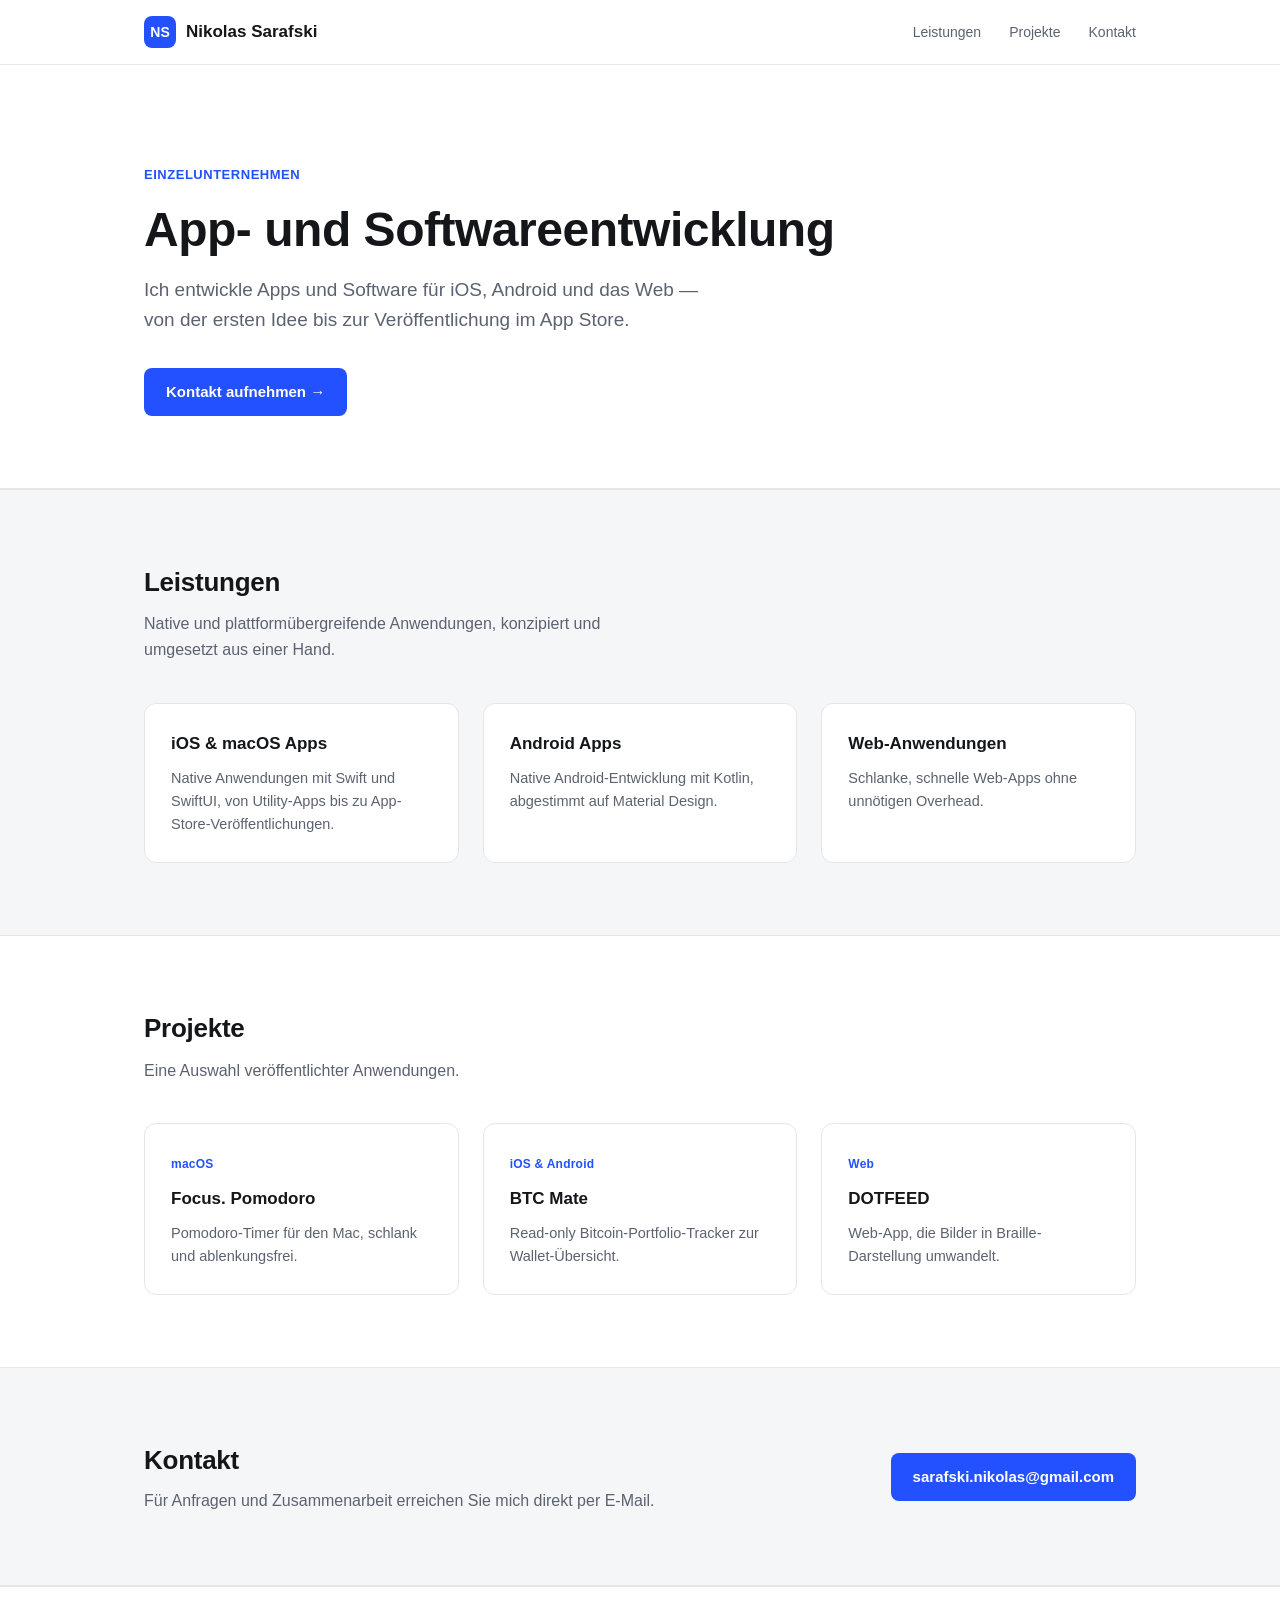
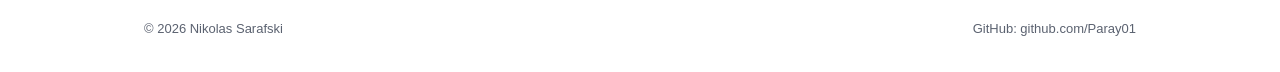
==== index.html @ 0f19ac0c "Unternehmenswebsite: Nikolas Sarafski" ====
<!DOCTYPE html>
<html lang="de">
<head>
<meta charset="UTF-8">
<meta name="viewport" content="width=device-width, initial-scale=1.0">
<title>Nikolas Sarafski — App- und Softwareentwicklung</title>
<meta name="description" content="Nikolas Sarafski entwickelt Apps für iOS, Android und Web.">
<style>
  :root{
    --bg:#ffffff;
    --bg-alt:#f5f6f8;
    --text:#14161a;
    --text-muted:#5b6270;
    --border:#e4e6ea;
    --accent:#2451ff;
    --accent-text:#ffffff;
  }
  @media (prefers-color-scheme: dark){
    :root{
      --bg:#0f1115;
      --bg-alt:#161920;
      --text:#eef0f3;
      --text-muted:#9aa1ac;
      --border:#262b34;
      --accent:#5b82ff;
      --accent-text:#0f1115;
    }
  }
  *{box-sizing:border-box;}
  html{scroll-behavior:smooth;}
  body{
    margin:0;
    background:var(--bg);
    color:var(--text);
    font-family:-apple-system,BlinkMacSystemFont,"Segoe UI",Roboto,Helvetica,Arial,sans-serif;
    line-height:1.6;
  }
  a{color:inherit;}
  .wrap{max-width:1040px;margin:0 auto;padding:0 24px;}

  header{
    position:sticky;top:0;z-index:10;
    background:color-mix(in srgb, var(--bg) 88%, transparent);
    backdrop-filter:blur(8px);
    border-bottom:1px solid var(--border);
  }
  nav.wrap{
    display:flex;align-items:center;justify-content:space-between;
    height:64px;
  }
  .brand{display:flex;align-items:center;gap:10px;font-weight:700;font-size:17px;text-decoration:none;}
  .brand-mark{
    width:32px;height:32px;border-radius:8px;
    background:var(--accent);color:var(--accent-text);
    display:flex;align-items:center;justify-content:center;
    font-weight:700;font-size:14px;
  }
  nav ul{list-style:none;display:flex;gap:28px;margin:0;padding:0;}
  nav ul a{text-decoration:none;font-size:14px;font-weight:500;color:var(--text-muted);}
  nav ul a:hover{color:var(--text);}

  .hero{padding:96px 0 72px;border-bottom:1px solid var(--border);}
  .eyebrow{
    display:inline-block;font-size:13px;font-weight:600;letter-spacing:.04em;
    color:var(--accent);text-transform:uppercase;margin-bottom:16px;
  }
  h1{font-size:clamp(32px,5vw,48px);line-height:1.15;margin:0 0 18px;letter-spacing:-0.01em;}
  .lede{font-size:19px;color:var(--text-muted);max-width:560px;margin:0 0 32px;}
  .cta{
    display:inline-flex;align-items:center;gap:8px;
    background:var(--accent);color:var(--accent-text);
    padding:12px 22px;border-radius:8px;font-weight:600;font-size:15px;
    text-decoration:none;
  }

  section{padding:72px 0;}
  section.alt{background:var(--bg-alt);border-top:1px solid var(--border);border-bottom:1px solid var(--border);}
  h2{font-size:26px;margin:0 0 8px;letter-spacing:-0.01em;}
  .section-lede{color:var(--text-muted);margin:0 0 40px;max-width:520px;}

  .grid{display:grid;grid-template-columns:repeat(3,1fr);gap:24px;}
  @media (max-width:760px){.grid{grid-template-columns:1fr;}}

  .card{
    background:var(--bg);border:1px solid var(--border);border-radius:12px;
    padding:26px;
  }
  section.alt .card{background:var(--bg);}
  .card h3{margin:0 0 10px;font-size:17px;}
  .card p{margin:0;color:var(--text-muted);font-size:14.5px;}
  .card .tag{
    display:inline-block;font-size:12px;font-weight:600;color:var(--accent);
    margin-bottom:10px;letter-spacing:.02em;
  }

  .contact-box{
    display:flex;align-items:center;justify-content:space-between;gap:24px;
    flex-wrap:wrap;
  }
  .contact-box h2{margin-bottom:6px;}
  .contact-box p{color:var(--text-muted);margin:0;}

  footer{border-top:1px solid var(--border);padding:32px 0;}
  footer .wrap{
    display:flex;align-items:center;justify-content:space-between;flex-wrap:wrap;gap:12px;
    font-size:13px;color:var(--text-muted);
  }
  footer a{text-decoration:none;color:var(--text-muted);}
  footer a:hover{color:var(--text);}
</style>
</head>
<body>

<header>
  <nav class="wrap">
    <a class="brand" href="#top">
      <span class="brand-mark">NS</span>
      Nikolas Sarafski
    </a>
    <ul>
      <li><a href="#leistungen">Leistungen</a></li>
      <li><a href="#projekte">Projekte</a></li>
      <li><a href="#kontakt">Kontakt</a></li>
    </ul>
  </nav>
</header>

<div id="top" class="hero">
  <div class="wrap">
    <span class="eyebrow">Einzelunternehmen</span>
    <h1>App- und Softwareentwicklung</h1>
    <p class="lede">Ich entwickle Apps und Software für iOS, Android und das Web — von der ersten Idee bis zur Veröffentlichung im App Store.</p>
    <a class="cta" href="#kontakt">Kontakt aufnehmen →</a>
  </div>
</div>

<section id="leistungen" class="alt">
  <div class="wrap">
    <h2>Leistungen</h2>
    <p class="section-lede">Native und plattformübergreifende Anwendungen, konzipiert und umgesetzt aus einer Hand.</p>
    <div class="grid">
      <div class="card">
        <h3>iOS &amp; macOS Apps</h3>
        <p>Native Anwendungen mit Swift und SwiftUI, von Utility-Apps bis zu App-Store-Veröffentlichungen.</p>
      </div>
      <div class="card">
        <h3>Android Apps</h3>
        <p>Native Android-Entwicklung mit Kotlin, abgestimmt auf Material Design.</p>
      </div>
      <div class="card">
        <h3>Web-Anwendungen</h3>
        <p>Schlanke, schnelle Web-Apps ohne unnötigen Overhead.</p>
      </div>
    </div>
  </div>
</section>

<section id="projekte">
  <div class="wrap">
    <h2>Projekte</h2>
    <p class="section-lede">Eine Auswahl veröffentlichter Anwendungen.</p>
    <div class="grid">
      <div class="card">
        <span class="tag">macOS</span>
        <h3>Focus. Pomodoro</h3>
        <p>Pomodoro-Timer für den Mac, schlank und ablenkungsfrei.</p>
      </div>
      <div class="card">
        <span class="tag">iOS &amp; Android</span>
        <h3>BTC Mate</h3>
        <p>Read-only Bitcoin-Portfolio-Tracker zur Wallet-Übersicht.</p>
      </div>
      <div class="card">
        <span class="tag">Web</span>
        <h3>DOTFEED</h3>
        <p>Web-App, die Bilder in Braille-Darstellung umwandelt.</p>
      </div>
    </div>
  </div>
</section>

<section id="kontakt" class="alt">
  <div class="wrap">
    <div class="contact-box">
      <div>
        <h2>Kontakt</h2>
        <p>Für Anfragen und Zusammenarbeit erreichen Sie mich direkt per E-Mail.</p>
      </div>
      <a class="cta" href="mailto:sarafski.nikolas@gmail.com">sarafski.nikolas@gmail.com</a>
    </div>
  </div>
</section>

<footer>
  <div class="wrap">
    <span>© 2026 Nikolas Sarafski</span>
    <a href="https://github.com/Paray01" target="_blank" rel="noopener">GitHub: github.com/Paray01</a>
  </div>
</footer>

</body>
</html>
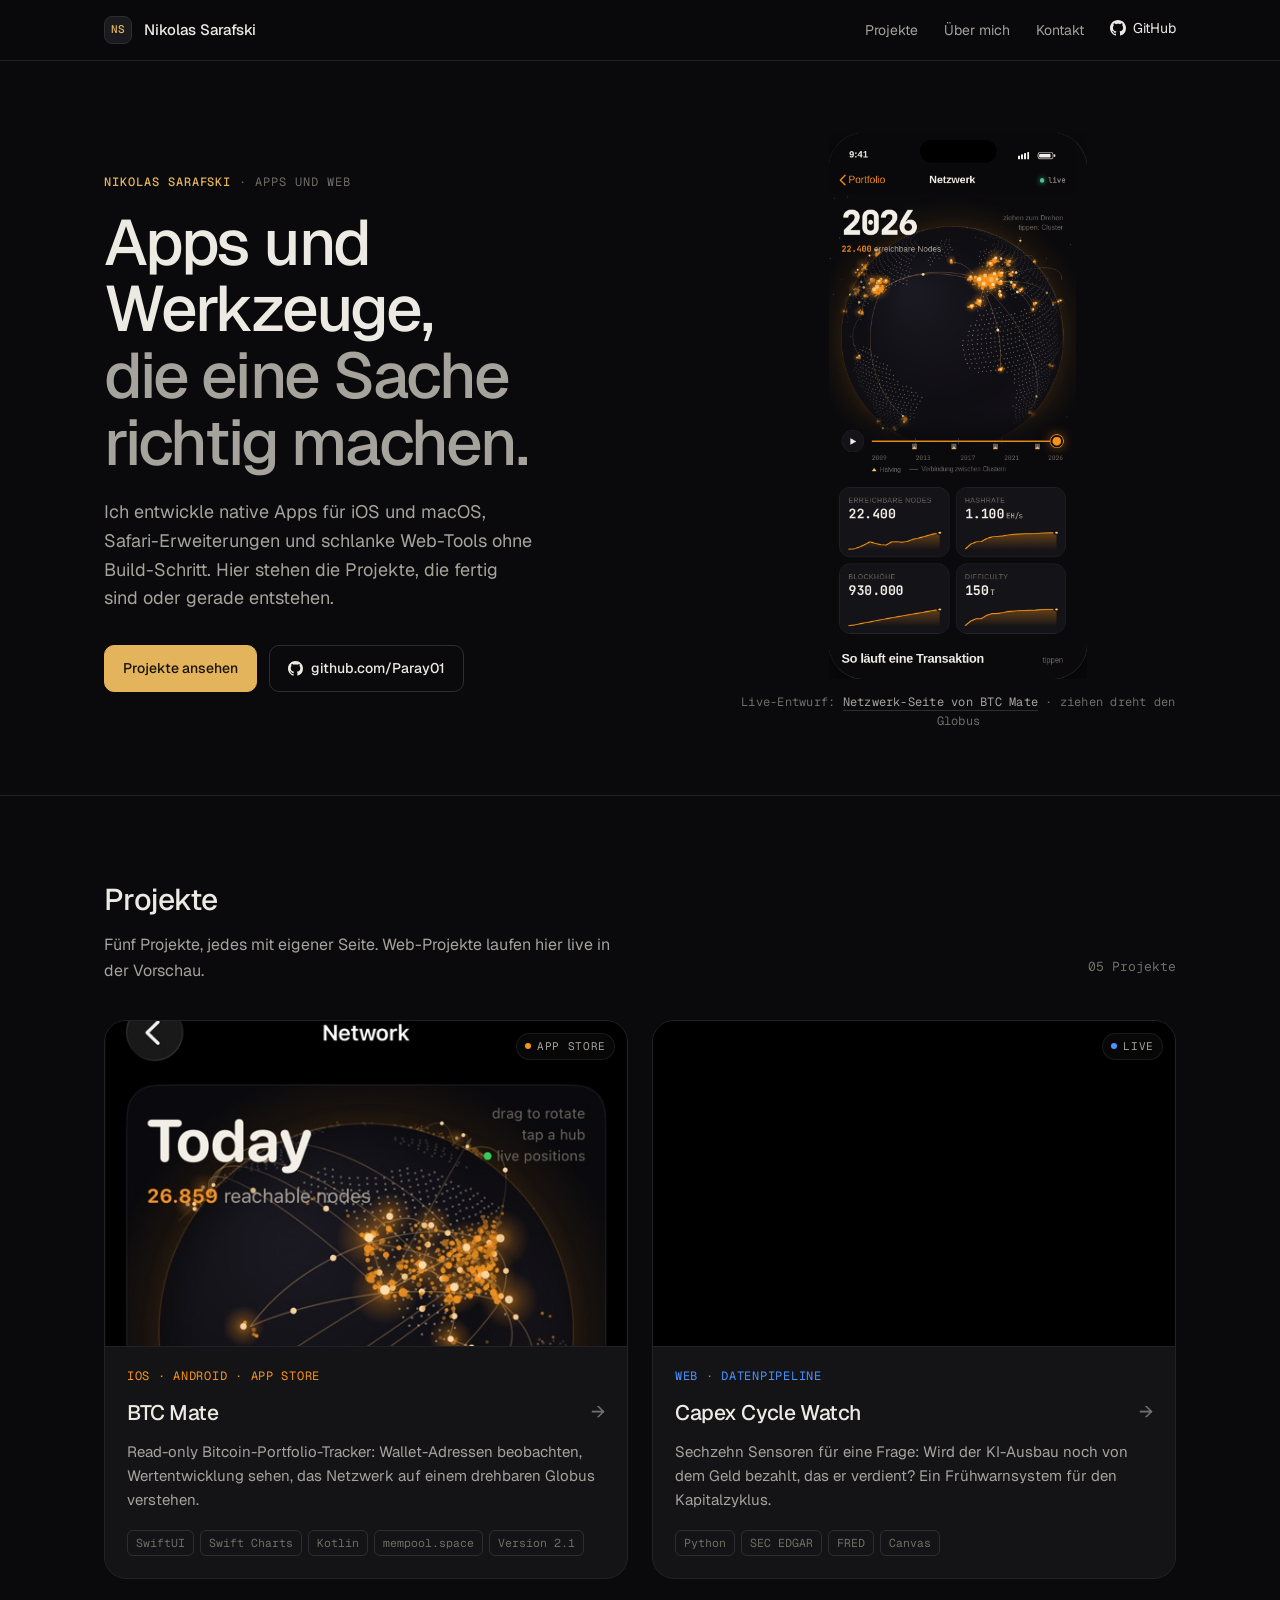
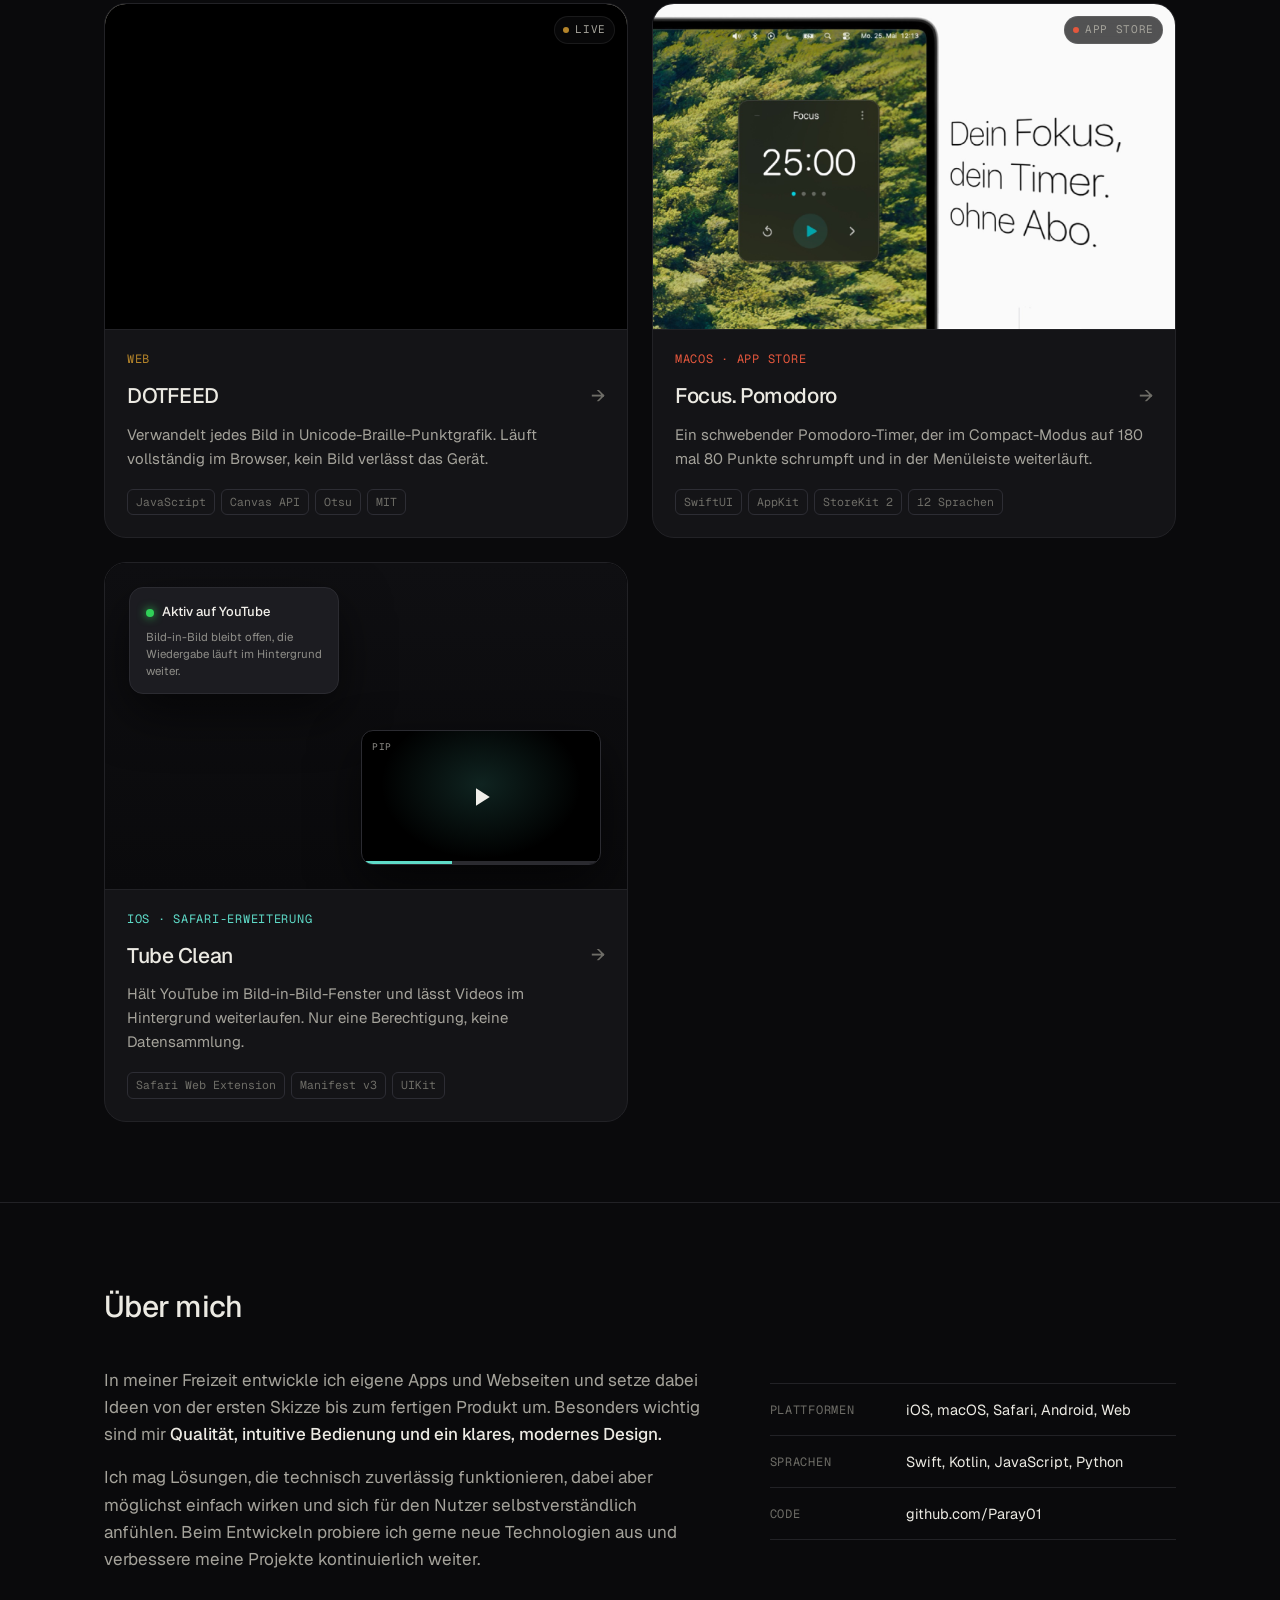
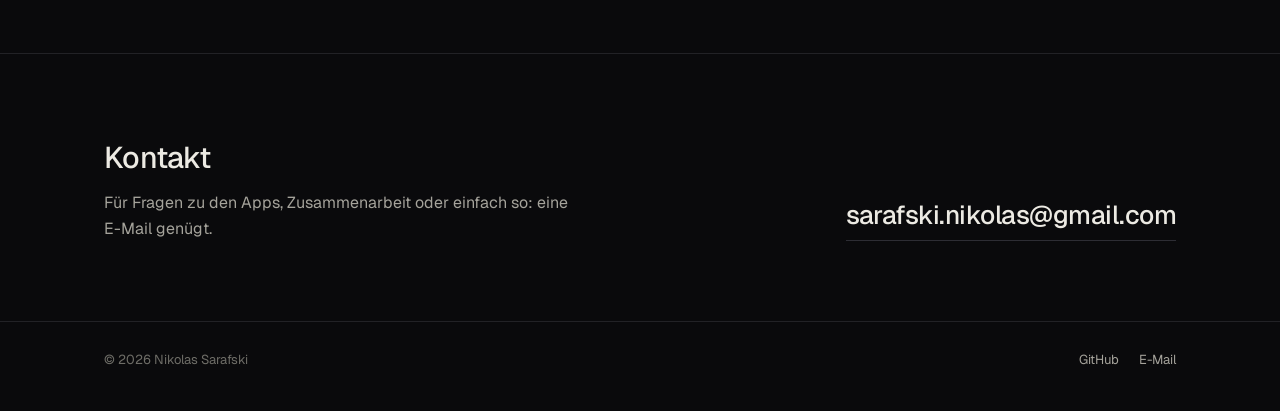
==== commit 1705c121: "Persönliche Website: Startseite, fünf Projektseiten, Demos und Store-Bilder Co-Authored-By: Claude F" ====
--- a/index.html
+++ b/index.html
@@ -1,202 +1,193 @@
-<!DOCTYPE html>
+<!doctype html>
 <html lang="de">
 <head>
-<meta charset="UTF-8">
-<meta name="viewport" content="width=device-width, initial-scale=1.0">
-<title>Nikolas Sarafski — App- und Softwareentwicklung</title>
-<meta name="description" content="Nikolas Sarafski entwickelt Apps für iOS, Android und Web.">
-<style>
-  :root{
-    --bg:#ffffff;
-    --bg-alt:#f5f6f8;
-    --text:#14161a;
-    --text-muted:#5b6270;
-    --border:#e4e6ea;
-    --accent:#2451ff;
-    --accent-text:#ffffff;
-  }
-  @media (prefers-color-scheme: dark){
-    :root{
-      --bg:#0f1115;
-      --bg-alt:#161920;
-      --text:#eef0f3;
-      --text-muted:#9aa1ac;
-      --border:#262b34;
-      --accent:#5b82ff;
-      --accent-text:#0f1115;
-    }
-  }
-  *{box-sizing:border-box;}
-  html{scroll-behavior:smooth;}
-  body{
-    margin:0;
-    background:var(--bg);
-    color:var(--text);
-    font-family:-apple-system,BlinkMacSystemFont,"Segoe UI",Roboto,Helvetica,Arial,sans-serif;
-    line-height:1.6;
-  }
-  a{color:inherit;}
-  .wrap{max-width:1040px;margin:0 auto;padding:0 24px;}
-
-  header{
-    position:sticky;top:0;z-index:10;
-    background:color-mix(in srgb, var(--bg) 88%, transparent);
-    backdrop-filter:blur(8px);
-    border-bottom:1px solid var(--border);
-  }
-  nav.wrap{
-    display:flex;align-items:center;justify-content:space-between;
-    height:64px;
-  }
-  .brand{display:flex;align-items:center;gap:10px;font-weight:700;font-size:17px;text-decoration:none;}
-  .brand-mark{
-    width:32px;height:32px;border-radius:8px;
-    background:var(--accent);color:var(--accent-text);
-    display:flex;align-items:center;justify-content:center;
-    font-weight:700;font-size:14px;
-  }
-  nav ul{list-style:none;display:flex;gap:28px;margin:0;padding:0;}
-  nav ul a{text-decoration:none;font-size:14px;font-weight:500;color:var(--text-muted);}
-  nav ul a:hover{color:var(--text);}
-
-  .hero{padding:96px 0 72px;border-bottom:1px solid var(--border);}
-  .eyebrow{
-    display:inline-block;font-size:13px;font-weight:600;letter-spacing:.04em;
-    color:var(--accent);text-transform:uppercase;margin-bottom:16px;
-  }
-  h1{font-size:clamp(32px,5vw,48px);line-height:1.15;margin:0 0 18px;letter-spacing:-0.01em;}
-  .lede{font-size:19px;color:var(--text-muted);max-width:560px;margin:0 0 32px;}
-  .cta{
-    display:inline-flex;align-items:center;gap:8px;
-    background:var(--accent);color:var(--accent-text);
-    padding:12px 22px;border-radius:8px;font-weight:600;font-size:15px;
-    text-decoration:none;
-  }
-
-  section{padding:72px 0;}
-  section.alt{background:var(--bg-alt);border-top:1px solid var(--border);border-bottom:1px solid var(--border);}
-  h2{font-size:26px;margin:0 0 8px;letter-spacing:-0.01em;}
-  .section-lede{color:var(--text-muted);margin:0 0 40px;max-width:520px;}
-
-  .grid{display:grid;grid-template-columns:repeat(3,1fr);gap:24px;}
-  @media (max-width:760px){.grid{grid-template-columns:1fr;}}
-
-  .card{
-    background:var(--bg);border:1px solid var(--border);border-radius:12px;
-    padding:26px;
-  }
-  section.alt .card{background:var(--bg);}
-  .card h3{margin:0 0 10px;font-size:17px;}
-  .card p{margin:0;color:var(--text-muted);font-size:14.5px;}
-  .card .tag{
-    display:inline-block;font-size:12px;font-weight:600;color:var(--accent);
-    margin-bottom:10px;letter-spacing:.02em;
-  }
-
-  .contact-box{
-    display:flex;align-items:center;justify-content:space-between;gap:24px;
-    flex-wrap:wrap;
-  }
-  .contact-box h2{margin-bottom:6px;}
-  .contact-box p{color:var(--text-muted);margin:0;}
-
-  footer{border-top:1px solid var(--border);padding:32px 0;}
-  footer .wrap{
-    display:flex;align-items:center;justify-content:space-between;flex-wrap:wrap;gap:12px;
-    font-size:13px;color:var(--text-muted);
-  }
-  footer a{text-decoration:none;color:var(--text-muted);}
-  footer a:hover{color:var(--text);}
-</style>
+<meta charset="utf-8">
+<meta name="viewport" content="width=device-width, initial-scale=1">
+<title>Nikolas Sarafski</title>
+<meta name="description" content="Nikolas Sarafski baut Apps und Werkzeuge für iOS, macOS, Safari und das Web: BTC Mate, Capex Cycle Watch, DOTFEED, Focus. Pomodoro, Tube Clean.">
+<link rel="canonical" href="https://paray01.github.io/website/">
+<meta property="og:title" content="Nikolas Sarafski">
+<meta property="og:description" content="Apps und Werkzeuge für iOS, macOS, Safari und das Web.">
+<meta property="og:image" content="https://paray01.github.io/website/assets/img/btc-mate-network.jpg">
+<meta name="theme-color" content="#0A0A0C">
+<link rel="icon" href="data:image/svg+xml,%3Csvg xmlns='http://www.w3.org/2000/svg' viewBox='0 0 32 32'%3E%3Crect width='32' height='32' rx='8' fill='%23141417'/%3E%3Ctext x='16' y='21' text-anchor='middle' font-family='Menlo,monospace' font-size='13' fill='%23E3B45C'%3ENS%3C/text%3E%3C/svg%3E">
+<link rel="preconnect" href="https://fonts.googleapis.com">
+<link rel="preconnect" href="https://fonts.gstatic.com" crossorigin>
+<link rel="stylesheet" href="https://fonts.googleapis.com/css2?family=Geist:wght@400;500;600&family=Geist+Mono:wght@400;500&display=swap">
+<link rel="stylesheet" href="assets/site.css">
 </head>
 <body>
 
-<header>
-  <nav class="wrap">
-    <a class="brand" href="#top">
-      <span class="brand-mark">NS</span>
-      Nikolas Sarafski
-    </a>
-    <ul>
-      <li><a href="#leistungen">Leistungen</a></li>
+<header class="topbar">
+  <div class="wrap">
+    <a class="brand" href="#top"><span class="mark">NS</span>Nikolas Sarafski</a>
+    <ul class="nav">
       <li><a href="#projekte">Projekte</a></li>
+      <li class="hide-s"><a href="#ueber">Über mich</a></li>
       <li><a href="#kontakt">Kontakt</a></li>
+      <li><a class="gh" href="https://github.com/Paray01" target="_blank" rel="noopener">
+        <svg viewBox="0 0 16 16" aria-hidden="true"><path d="M8 0C3.58 0 0 3.58 0 8c0 3.54 2.29 6.53 5.47 7.59.4.07.55-.17.55-.38 0-.19-.01-.82-.01-1.49-2.01.37-2.53-.49-2.69-.94-.09-.23-.48-.94-.82-1.13-.28-.15-.68-.52-.01-.53.63-.01 1.08.58 1.23.82.72 1.21 1.87.87 2.33.66.07-.52.28-.87.51-1.07-1.78-.2-3.64-.89-3.64-3.95 0-.87.31-1.59.82-2.15-.08-.2-.36-1.02.08-2.12 0 0 .67-.21 2.2.82.64-.18 1.32-.27 2-.27.68 0 1.36.09 2 .27 1.53-1.04 2.2-.82 2.2-.82.44 1.1.16 1.92.08 2.12.51.56.82 1.27.82 2.15 0 3.07-1.87 3.75-3.65 3.95.29.25.54.73.54 1.48 0 1.07-.01 1.93-.01 2.2 0 .21.15.46.55.38A8.01 8.01 0 0 0 16 8c0-4.42-3.58-8-8-8z"/></svg>
+        GitHub</a></li>
     </ul>
-  </nav>
+  </div>
 </header>
 
-<div id="top" class="hero">
+<section class="hero" id="top">
   <div class="wrap">
-    <span class="eyebrow">Einzelunternehmen</span>
-    <h1>App- und Softwareentwicklung</h1>
-    <p class="lede">Ich entwickle Apps und Software für iOS, Android und das Web — von der ersten Idee bis zur Veröffentlichung im App Store.</p>
-    <a class="cta" href="#kontakt">Kontakt aufnehmen →</a>
-  </div>
-</div>
-
-<section id="leistungen" class="alt">
-  <div class="wrap">
-    <h2>Leistungen</h2>
-    <p class="section-lede">Native und plattformübergreifende Anwendungen, konzipiert und umgesetzt aus einer Hand.</p>
-    <div class="grid">
-      <div class="card">
-        <h3>iOS &amp; macOS Apps</h3>
-        <p>Native Anwendungen mit Swift und SwiftUI, von Utility-Apps bis zu App-Store-Veröffentlichungen.</p>
+    <div>
+      <p class="eyebrow"><b>Nikolas Sarafski</b> · Apps und Web</p>
+      <h1>Apps und Werkzeuge, <em>die eine Sache richtig machen.</em></h1>
+      <p class="lede">Ich entwickle native Apps für iOS und macOS, Safari-Erweiterungen und schlanke Web-Tools ohne Build-Schritt. Hier stehen die Projekte, die fertig sind oder gerade entstehen.</p>
+      <div class="actions">
+        <a class="btn primary" href="#projekte">Projekte ansehen</a>
+        <a class="btn" href="https://github.com/Paray01" target="_blank" rel="noopener">
+          <svg viewBox="0 0 16 16" aria-hidden="true"><path d="M8 0C3.58 0 0 3.58 0 8c0 3.54 2.29 6.53 5.47 7.59.4.07.55-.17.55-.38 0-.19-.01-.82-.01-1.49-2.01.37-2.53-.49-2.69-.94-.09-.23-.48-.94-.82-1.13-.28-.15-.68-.52-.01-.53.63-.01 1.08.58 1.23.82.72 1.21 1.87.87 2.33.66.07-.52.28-.87.51-1.07-1.78-.2-3.64-.89-3.64-3.95 0-.87.31-1.59.82-2.15-.08-.2-.36-1.02.08-2.12 0 0 .67-.21 2.2.82.64-.18 1.32-.27 2-.27.68 0 1.36.09 2 .27 1.53-1.04 2.2-.82 2.2-.82.44 1.1.16 1.92.08 2.12.51.56.82 1.27.82 2.15 0 3.07-1.87 3.75-3.65 3.95.29.25.54.73.54 1.48 0 1.07-.01 1.93-.01 2.2 0 .21.15.46.55.38A8.01 8.01 0 0 0 16 8c0-4.42-3.58-8-8-8z"/></svg>
+          github.com/Paray01</a>
       </div>
-      <div class="card">
-        <h3>Android Apps</h3>
-        <p>Native Android-Entwicklung mit Kotlin, abgestimmt auf Material Design.</p>
+    </div>
+    <div class="hero-side">
+      <div class="phone-box" data-fit="contain" data-w="411" data-h="870">
+        <div class="fit-target phone-shell">
+          <div class="island"></div>
+          <iframe src="demos/btc-mate-netzwerk.html" title="BTC Mate Netzwerk, interaktiver Entwurf" loading="eager"></iframe>
+        </div>
       </div>
-      <div class="card">
-        <h3>Web-Anwendungen</h3>
-        <p>Schlanke, schnelle Web-Apps ohne unnötigen Overhead.</p>
-      </div>
+      <p class="caption">Live-Entwurf: <a href="projekte/btc-mate.html">Netzwerk-Seite von BTC Mate</a> · ziehen dreht den Globus</p>
     </div>
   </div>
 </section>
 
-<section id="projekte">
+<section class="section" id="projekte">
   <div class="wrap">
-    <h2>Projekte</h2>
-    <p class="section-lede">Eine Auswahl veröffentlichter Anwendungen.</p>
-    <div class="grid">
-      <div class="card">
-        <span class="tag">macOS</span>
-        <h3>Focus. Pomodoro</h3>
-        <p>Pomodoro-Timer für den Mac, schlank und ablenkungsfrei.</p>
+    <div class="section-head">
+      <div>
+        <h2>Projekte</h2>
+        <p>Fünf Projekte, jedes mit eigener Seite. Web-Projekte laufen hier live in der Vorschau.</p>
       </div>
-      <div class="card">
-        <span class="tag">iOS &amp; Android</span>
-        <h3>BTC Mate</h3>
-        <p>Read-only Bitcoin-Portfolio-Tracker zur Wallet-Übersicht.</p>
-      </div>
-      <div class="card">
-        <span class="tag">Web</span>
-        <h3>DOTFEED</h3>
-        <p>Web-App, die Bilder in Braille-Darstellung umwandelt.</p>
-      </div>
+      <span class="count">05 Projekte</span>
+    </div>
+
+    <div class="projects">
+
+      <a class="project" href="projekte/btc-mate.html" style="--p-accent:var(--btc);--p-bg:#0A0A0D">
+        <div class="preview" style="--pos:50% 12%">
+          <img src="assets/img/btc-mate-network.jpg" alt="BTC Mate, Netzwerk-Seite mit Globus des Bitcoin-Netzwerks" loading="lazy">
+          <span class="live"><i></i>App Store</span>
+        </div>
+        <div class="body">
+          <span class="kicker">iOS · Android · App Store</span>
+          <h3>BTC Mate <span class="arrow">→</span></h3>
+          <p>Read-only Bitcoin-Portfolio-Tracker: Wallet-Adressen beobachten, Wertentwicklung sehen, das Netzwerk auf einem drehbaren Globus verstehen.</p>
+          <div class="tags"><span class="tag">SwiftUI</span><span class="tag">Swift Charts</span><span class="tag">Kotlin</span><span class="tag">mempool.space</span><span class="tag">Version 2.1</span></div>
+        </div>
+      </a>
+
+      <a class="project" href="projekte/capex-watch.html" style="--p-accent:var(--capex);--p-bg:#000">
+        <div class="preview" data-fit="cover" data-w="1280" data-h="800">
+          <iframe src="https://paray01.github.io/capex-watch/" title="Capex Cycle Watch, Live-Vorschau" loading="lazy" tabindex="-1"></iframe>
+          <span class="live"><i></i>Live</span>
+        </div>
+        <div class="body">
+          <span class="kicker">Web · Datenpipeline</span>
+          <h3>Capex Cycle Watch <span class="arrow">→</span></h3>
+          <p>Sechzehn Sensoren für eine Frage: Wird der KI-Ausbau noch von dem Geld bezahlt, das er verdient? Ein Frühwarnsystem für den Kapitalzyklus.</p>
+          <div class="tags"><span class="tag">Python</span><span class="tag">SEC EDGAR</span><span class="tag">FRED</span><span class="tag">Canvas</span></div>
+        </div>
+      </a>
+
+      <a class="project" href="projekte/dotfeed.html" style="--p-accent:var(--dot-brass);--p-bg:#E4DFCE">
+        <div class="preview" data-fit="cover" data-w="1280" data-h="800">
+          <iframe src="https://paray01.github.io/dotfeed/" title="DOTFEED, Live-Vorschau" loading="lazy" tabindex="-1"></iframe>
+          <span class="live"><i></i>Live</span>
+        </div>
+        <div class="body">
+          <span class="kicker">Web</span>
+          <h3>DOTFEED <span class="arrow">→</span></h3>
+          <p>Verwandelt jedes Bild in Unicode-Braille-Punktgrafik. Läuft vollständig im Browser, kein Bild verlässt das Gerät.</p>
+          <div class="tags"><span class="tag">JavaScript</span><span class="tag">Canvas API</span><span class="tag">Otsu</span><span class="tag">MIT</span></div>
+        </div>
+      </a>
+
+      <a class="project" href="projekte/focus-pomodoro.html" style="--p-accent:var(--focus)">
+        <div class="preview" style="--pos:0% 50%">
+          <img src="assets/img/focus-pomodoro-shot-1.jpg" alt="Focus. Pomodoro im Compact-Modus auf einem Mac-Schreibtisch" loading="lazy">
+          <span class="live"><i></i>App Store</span>
+        </div>
+        <div class="body">
+          <span class="kicker">macOS · App Store</span>
+          <h3>Focus. Pomodoro <span class="arrow">→</span></h3>
+          <p>Ein schwebender Pomodoro-Timer, der im Compact-Modus auf 180 mal 80 Punkte schrumpft und in der Menüleiste weiterläuft.</p>
+          <div class="tags"><span class="tag">SwiftUI</span><span class="tag">AppKit</span><span class="tag">StoreKit 2</span><span class="tag">12 Sprachen</span></div>
+        </div>
+      </a>
+
+      <a class="project" href="projekte/tube-clean.html" style="--p-accent:var(--tube)">
+        <div class="preview">
+          <div class="mock mock-tube" aria-hidden="true">
+            <div class="pop">
+              <div class="st"><i></i>Aktiv auf YouTube</div>
+              <p>Bild-in-Bild bleibt offen, die Wiedergabe läuft im Hintergrund weiter.</p>
+            </div>
+            <div class="pip">
+              <span class="lbl">PIP</span>
+              <svg viewBox="0 0 24 24"><path d="M8 5v14l11-7z"/></svg>
+              <div class="bar"><i></i></div>
+            </div>
+          </div>
+        </div>
+        <div class="body">
+          <span class="kicker">iOS · Safari-Erweiterung</span>
+          <h3>Tube Clean <span class="arrow">→</span></h3>
+          <p>Hält YouTube im Bild-in-Bild-Fenster und lässt Videos im Hintergrund weiterlaufen. Nur eine Berechtigung, keine Datensammlung.</p>
+          <div class="tags"><span class="tag">Safari Web Extension</span><span class="tag">Manifest v3</span><span class="tag">UIKit</span></div>
+        </div>
+      </a>
+
     </div>
   </div>
 </section>
 
-<section id="kontakt" class="alt">
+<section class="section" id="ueber">
   <div class="wrap">
-    <div class="contact-box">
-      <div>
-        <h2>Kontakt</h2>
-        <p>Für Anfragen und Zusammenarbeit erreichen Sie mich direkt per E-Mail.</p>
+    <div class="section-head">
+      <div><h2>Über mich</h2></div>
+    </div>
+    <div class="about">
+      <div class="text">
+        <p>In meiner Freizeit entwickle ich eigene Apps und Webseiten und setze dabei Ideen von der ersten Skizze bis zum fertigen Produkt um. Besonders wichtig sind mir <strong>Qualität, intuitive Bedienung und ein klares, modernes Design.</strong></p>
+        <p>Ich mag Lösungen, die technisch zuverlässig funktionieren, dabei aber möglichst einfach wirken und sich für den Nutzer selbstverständlich anfühlen. Beim Entwickeln probiere ich gerne neue Technologien aus und verbessere meine Projekte kontinuierlich weiter.</p>
       </div>
-      <a class="cta" href="mailto:sarafski.nikolas@gmail.com">sarafski.nikolas@gmail.com</a>
+      <dl class="facts">
+        <div><dt>Plattformen</dt><dd>iOS, macOS, Safari, Android, Web</dd></div>
+        <div><dt>Sprachen</dt><dd>Swift, Kotlin, JavaScript, Python</dd></div>
+        <div><dt>Code</dt><dd><a href="https://github.com/Paray01" target="_blank" rel="noopener">github.com/Paray01</a></dd></div>
+      </dl>
     </div>
   </div>
 </section>
 
-<footer>
+<section class="section" id="kontakt">
+  <div class="wrap">
+    <div class="contact">
+      <div>
+        <h2>Kontakt</h2>
+        <p>Für Fragen zu den Apps, Zusammenarbeit oder einfach so: eine E-Mail genügt.</p>
+      </div>
+      <a class="mail" href="mailto:sarafski.nikolas@gmail.com">sarafski.nikolas@gmail.com</a>
+    </div>
+  </div>
+</section>
+
+<footer class="footer">
   <div class="wrap">
     <span>© 2026 Nikolas Sarafski</span>
-    <a href="https://github.com/Paray01" target="_blank" rel="noopener">GitHub: github.com/Paray01</a>
+    <nav>
+      <a href="https://github.com/Paray01" target="_blank" rel="noopener">GitHub</a>
+      <a href="mailto:sarafski.nikolas@gmail.com">E-Mail</a>
+    </nav>
   </div>
 </footer>
 
+<script src="assets/site.js"></script>
 </body>
 </html>
--- a/assets/site.css
+++ b/assets/site.css
@@ -0,0 +1,300 @@
+/* Nikolas Sarafski — persönliche Website
+   Dunkel, ruhig, ein Akzent. Projektfarben nur in den Vorschauen. */
+
+:root{
+  --bg:#0A0A0C;
+  --bg-2:#0E0E11;
+  --surface:#141417;
+  --surface-2:#1A1A1F;
+  --line:#222226;
+  --line-2:#2D2D34;
+  --ink:#ECEAE3;
+  --ink-2:#A5A39B;
+  --ink-3:#6E6D67;
+  --accent:#E3B45C;
+  --accent-ink:#191307;
+
+  --btc:#F7931A;
+  --capex:#4B93FF;
+  --dot-paper:#E4DFCE;
+  --dot-ink:#1B1F1B;
+  --dot-brass:#B4842A;
+  --focus:#E4573D;
+  --tube:#5EDBC8;
+
+  --sans:"Geist",-apple-system,BlinkMacSystemFont,"SF Pro Text","Segoe UI",system-ui,Roboto,sans-serif;
+  --mono:"Geist Mono",ui-monospace,"SF Mono",Menlo,Consolas,monospace;
+
+  --max:1120px;
+  --r:14px;
+  --r-lg:22px;
+  color-scheme:dark;
+}
+
+*{box-sizing:border-box}
+html{scroll-behavior:smooth;scroll-padding-top:84px;-webkit-text-size-adjust:100%}
+body{
+  margin:0;background:var(--bg);color:var(--ink);
+  font-family:var(--sans);font-size:16px;line-height:1.6;
+  -webkit-font-smoothing:antialiased;-moz-osx-font-smoothing:grayscale;
+}
+a{color:inherit;text-decoration:none}
+a:focus-visible,button:focus-visible{outline:2px solid var(--accent);outline-offset:3px;border-radius:6px}
+img{max-width:100%;display:block}
+h1,h2,h3,h4{margin:0;font-weight:500;letter-spacing:-.02em;text-wrap:balance}
+p{margin:0}
+.mono{font-family:var(--mono);font-variant-numeric:tabular-nums}
+.wrap{max-width:var(--max);margin:0 auto;padding:0 24px}
+.eyebrow{
+  font-family:var(--mono);font-size:12px;letter-spacing:.08em;text-transform:uppercase;
+  color:var(--ink-3);
+}
+.eyebrow b{color:var(--accent);font-weight:500}
+
+/* ---------- Kopfzeile ---------- */
+.topbar{
+  position:sticky;top:0;z-index:40;
+  background:rgba(10,10,12,.78);
+  -webkit-backdrop-filter:saturate(160%) blur(14px);backdrop-filter:saturate(160%) blur(14px);
+  border-bottom:1px solid var(--line);
+}
+.topbar .wrap{display:flex;align-items:center;justify-content:space-between;height:60px;gap:24px}
+.brand{display:flex;align-items:center;gap:12px;font-weight:500;font-size:15px}
+.brand .mark{
+  width:28px;height:28px;border-radius:8px;display:grid;place-items:center;
+  background:var(--surface-2);border:1px solid var(--line-2);
+  font-family:var(--mono);font-size:11px;letter-spacing:.04em;color:var(--accent);
+}
+.nav{display:flex;gap:26px;align-items:center;margin:0;padding:0;list-style:none}
+.nav a{font-size:14px;color:var(--ink-2);transition:color .15s}
+.nav a:hover{color:var(--ink)}
+.nav a.gh{display:inline-flex;align-items:center;gap:7px;color:var(--ink)}
+.nav svg{width:16px;height:16px;fill:currentColor}
+@media (max-width:640px){.nav{gap:18px}.nav .hide-s{display:none}}
+
+/* ---------- Buttons ---------- */
+.btn{
+  display:inline-flex;align-items:center;gap:8px;
+  padding:11px 18px;border-radius:10px;font-size:14px;font-weight:500;
+  border:1px solid var(--line-2);color:var(--ink);background:transparent;
+  transition:background .15s,border-color .15s,transform .15s;
+}
+.btn:hover{background:var(--surface-2);border-color:var(--ink-3)}
+.btn.primary{background:var(--accent);border-color:var(--accent);color:var(--accent-ink)}
+.btn.primary:hover{background:#EDC172;border-color:#EDC172}
+.btn svg{width:15px;height:15px;fill:currentColor}
+.actions{display:flex;flex-wrap:wrap;gap:12px}
+
+/* ---------- Hero ---------- */
+.hero{padding:72px 0 64px;border-bottom:1px solid var(--line)}
+.hero .wrap{display:grid;grid-template-columns:1.15fr .85fr;gap:48px;align-items:center}
+.hero h1{font-size:clamp(38px,5.6vw,64px);line-height:1.04;letter-spacing:-.035em;margin:18px 0 22px}
+.hero h1 em{font-style:normal;color:var(--ink-2)}
+.hero .lede{font-size:18px;color:var(--ink-2);max-width:36ch;margin-bottom:32px}
+.hero-side{display:flex;flex-direction:column;align-items:center;gap:14px}
+.hero-side .caption{font-family:var(--mono);font-size:12px;color:var(--ink-3);text-align:center;letter-spacing:.02em}
+.hero-side .caption a{color:var(--ink-2);border-bottom:1px solid var(--line-2)}
+.hero-side .caption a:hover{color:var(--ink)}
+@media (max-width:860px){
+  .hero{padding:56px 0 48px}
+  .hero .wrap{grid-template-columns:1fr;gap:40px}
+  .hero-side{align-items:flex-start}
+  .hero-side .caption{text-align:left}
+}
+
+/* ---------- Skalierte Einbettungen ---------- */
+[data-fit]{position:relative;overflow:hidden}
+[data-fit]>iframe,[data-fit]>.fit-target{
+  position:absolute;left:0;top:0;transform-origin:0 0;border:0;display:block;
+}
+[data-fit]>iframe{pointer-events:none;background:#000}
+[data-fit].interactive>iframe{pointer-events:auto}
+.fit-target{will-change:transform}
+.fit-target iframe{border:0;display:block;background:#0A0A0D}
+
+/* iPhone-Schale: 393x852 Bildschirm + 9px Rand = 411x870 */
+.phone-shell{
+  width:411px;height:870px;border-radius:56px;background:#0A0A0D;
+  border:9px solid #1B1A1F;box-shadow:0 0 0 1px #2C2A31,0 30px 80px rgba(0,0,0,.65);
+  overflow:hidden;position:relative;
+}
+.phone-shell iframe{width:393px;height:852px}
+.phone-shell .island{position:absolute;top:11px;left:50%;transform:translateX(-50%);width:122px;height:36px;border-radius:20px;background:#000;z-index:2}
+.phone-box{width:258px;height:546px}                 /* Vorschau in klein (Faktor 0,628) */
+.stage{height:min(870px,82vh);min-height:520px;background:var(--bg-2);border:1px solid var(--line);border-radius:var(--r-lg)}
+.stage-note{margin-top:14px;font-family:var(--mono);font-size:12px;color:var(--ink-3);display:flex;gap:18px;flex-wrap:wrap}
+.stage-note b{color:var(--ink-2);font-weight:500}
+
+/* ---------- Abschnitte ---------- */
+.section{padding:80px 0}
+.section + .section{border-top:1px solid var(--line)}
+.section-head{display:flex;align-items:flex-end;justify-content:space-between;gap:24px;margin-bottom:36px}
+.section-head h2{font-size:30px;letter-spacing:-.025em}
+.section-head p{color:var(--ink-2);max-width:48ch;margin-top:8px}
+.section-head .count{font-family:var(--mono);font-size:13px;color:var(--ink-3);padding-bottom:6px}
+@media (max-width:640px){.section{padding:60px 0}.section-head{flex-direction:column;align-items:flex-start;gap:8px}}
+
+/* ---------- Projektkarten ---------- */
+.projects{display:grid;grid-template-columns:repeat(2,1fr);gap:24px}
+@media (max-width:760px){.projects{grid-template-columns:1fr}}
+.project{
+  display:flex;flex-direction:column;
+  background:var(--surface);border:1px solid var(--line);border-radius:var(--r-lg);overflow:hidden;
+  transition:border-color .2s,transform .2s,box-shadow .2s;
+}
+.project:hover{border-color:var(--line-2);transform:translateY(-2px);box-shadow:0 20px 50px -30px rgba(0,0,0,.9)}
+.preview{aspect-ratio:16/10;background:var(--p-bg,#000);border-bottom:1px solid var(--line);position:relative;overflow:hidden}
+.preview img{width:100%;height:100%;object-fit:cover;object-position:var(--pos,50% 0)}
+.preview .live{
+  position:absolute;right:12px;top:12px;z-index:3;
+  font-family:var(--mono);font-size:11px;letter-spacing:.06em;text-transform:uppercase;
+  color:var(--ink-2);background:rgba(10,10,12,.7);border:1px solid rgba(255,255,255,.08);
+  padding:4px 8px;border-radius:999px;display:inline-flex;align-items:center;gap:6px;
+  -webkit-backdrop-filter:blur(8px);backdrop-filter:blur(8px);
+}
+.preview .live i{width:6px;height:6px;border-radius:50%;background:var(--p-accent,var(--accent))}
+.project .body{padding:20px 22px 22px;display:flex;flex-direction:column;gap:10px;flex:1}
+.project .kicker{font-family:var(--mono);font-size:12px;letter-spacing:.06em;text-transform:uppercase;color:var(--p-accent,var(--ink-3))}
+.project h3{font-size:21px;display:flex;align-items:center;justify-content:space-between;gap:12px}
+.project h3 .arrow{color:var(--ink-3);font-size:18px;transition:transform .2s,color .2s}
+.project:hover h3 .arrow{transform:translateX(3px);color:var(--ink)}
+.project p{color:var(--ink-2);font-size:15px}
+.tags{display:flex;flex-wrap:wrap;gap:6px;margin-top:auto;padding-top:8px}
+.tag{font-family:var(--mono);font-size:11.5px;color:var(--ink-3);border:1px solid var(--line-2);border-radius:6px;padding:3px 8px}
+
+/* Vorschau-Mocks ohne Web-Fassung */
+.mock{position:absolute;inset:0;overflow:hidden}
+.mock-focus{background:radial-gradient(120% 90% at 30% 10%,#1B1B20 0,#0E0E11 60%)}
+.mock-focus .win{
+  position:absolute;left:50%;top:50%;transform:translate(-50%,-48%);
+  width:200px;height:228px;border-radius:22px;background:#1F1F22;
+  border:1px solid #2B2B30;box-shadow:0 30px 60px rgba(0,0,0,.6);
+  display:flex;flex-direction:column;align-items:center;justify-content:center;gap:10px;
+}
+.mock-focus svg{width:124px;height:124px}
+.mock-focus .t{font-family:var(--mono);font-size:26px;color:#F1EFEA;letter-spacing:-.02em;margin-top:-92px}
+.mock-focus .s{font-size:11.5px;color:#8E8D88;margin-top:60px}
+.mock-focus .dots{display:flex;gap:10px;margin-top:2px}
+.mock-focus .dots i{width:26px;height:26px;border-radius:50%;background:#2A2A2F;border:1px solid #37373D}
+.mock-focus .dots i.on{background:var(--focus);border-color:var(--focus)}
+.mock-focus .menubar{
+  position:absolute;right:14px;top:14px;
+  font-family:var(--mono);font-size:11px;color:#D8D6D0;
+  background:rgba(40,40,44,.85);border:1px solid #37373D;border-radius:6px;padding:3px 8px;
+}
+.mock-focus .menubar b{color:var(--focus);font-weight:500}
+
+.mock-tube{background:linear-gradient(180deg,#0F0F12 0,#0A0A0C 100%)}
+.mock-tube .pop{
+  position:absolute;left:24px;top:24px;width:210px;
+  background:#1C1C21;border:1px solid #2B2B31;border-radius:14px;padding:14px 16px;
+  box-shadow:0 20px 50px rgba(0,0,0,.55);
+}
+.mock-tube .pop .st{display:flex;align-items:center;gap:8px;font-size:13px;font-weight:500;color:#F1EFEA}
+.mock-tube .pop .st i{width:8px;height:8px;border-radius:50%;background:#30D158;box-shadow:0 0 10px #30D158}
+.mock-tube .pop p{font-size:11.5px;color:#8E8D88;margin-top:6px;line-height:1.45}
+.mock-tube .pip{
+  position:absolute;right:26px;bottom:24px;width:46%;aspect-ratio:16/9;
+  background:#000;border-radius:12px;border:1px solid #2B2B31;box-shadow:0 20px 50px rgba(0,0,0,.6);
+  display:grid;place-items:center;overflow:hidden;
+}
+.mock-tube .pip:before{content:"";position:absolute;inset:0;background:radial-gradient(60% 80% at 50% 40%,rgba(94,219,200,.16),transparent 70%)}
+.mock-tube .pip svg{width:30px;height:30px;fill:#F1EFEA;position:relative}
+.mock-tube .pip .bar{position:absolute;left:0;right:0;bottom:0;height:3px;background:#2A2A2F}
+.mock-tube .pip .bar i{display:block;width:38%;height:100%;background:var(--tube)}
+.mock-tube .pip .lbl{position:absolute;left:10px;top:8px;font-family:var(--mono);font-size:9.5px;letter-spacing:.08em;color:#8E8D88}
+
+/* ---------- Über mich ---------- */
+.about{display:grid;grid-template-columns:1.2fr .8fr;gap:56px;align-items:start}
+.about .text{max-width:60ch;color:var(--ink-2);font-size:17px;display:flex;flex-direction:column;gap:16px}
+.about .text strong{color:var(--ink);font-weight:500}
+.facts{display:grid;gap:0;border-top:1px solid var(--line)}
+.facts div{display:grid;grid-template-columns:120px 1fr;gap:16px;padding:14px 0;border-bottom:1px solid var(--line);font-size:14.5px}
+.facts dt{font-family:var(--mono);font-size:12px;letter-spacing:.06em;text-transform:uppercase;color:var(--ink-3);padding-top:3px}
+.facts dd{margin:0;color:var(--ink)}
+.facts dd span{color:var(--ink-2)}
+@media (max-width:760px){.about{grid-template-columns:1fr;gap:36px}}
+
+/* ---------- Kontakt ---------- */
+.contact{display:flex;align-items:flex-end;justify-content:space-between;gap:32px;flex-wrap:wrap}
+.contact h2{font-size:30px;letter-spacing:-.025em}
+.contact p{color:var(--ink-2);margin-top:8px;max-width:44ch}
+.contact .mail{font-size:clamp(18px,2.6vw,26px);font-weight:500;letter-spacing:-.02em;border-bottom:1px solid var(--line-2);padding-bottom:4px;transition:border-color .15s}
+.contact .mail:hover{border-color:var(--accent)}
+
+/* ---------- Fußzeile ---------- */
+.footer{border-top:1px solid var(--line);padding:28px 0 40px}
+.footer .wrap{display:flex;justify-content:space-between;align-items:center;flex-wrap:wrap;gap:12px;font-size:13px;color:var(--ink-3)}
+.footer a{color:var(--ink-2)}
+.footer a:hover{color:var(--ink)}
+.footer nav{display:flex;gap:20px}
+
+/* ---------- Store-Screenshots ---------- */
+.gallery{display:grid;grid-template-columns:repeat(4,1fr);gap:20px}
+.gallery figure{display:flex;flex-direction:column;gap:10px}
+.gallery img{width:100%;height:auto;border-radius:18px;border:1px solid var(--line);background:var(--bg-2)}
+@media (max-width:860px){.gallery{grid-template-columns:repeat(2,1fr)}}
+.gallery.wide{grid-template-columns:1fr 1fr}
+@media (max-width:640px){.gallery.wide{grid-template-columns:1fr}}
+.btn.store{gap:9px}
+.btn.store svg{width:16px;height:16px}
+.btn.store small{display:block;font-size:10px;line-height:1;color:var(--ink-3);letter-spacing:.04em;text-transform:uppercase;margin-bottom:2px}
+.btn.store span{display:flex;flex-direction:column;align-items:flex-start;line-height:1.1}
+.p-actions{display:flex;flex-wrap:wrap;gap:12px;margin:-4px 0 32px}
+
+/* ---------- Projektseite ---------- */
+.crumb{display:inline-flex;align-items:center;gap:8px;font-size:14px;color:var(--ink-2);margin-bottom:28px}
+.crumb:hover{color:var(--ink)}
+.crumb svg{width:14px;height:14px;fill:currentColor}
+.p-hero{padding:56px 0 48px;border-bottom:1px solid var(--line)}
+.p-title{display:flex;align-items:center;gap:20px;margin-bottom:18px}
+.p-title .icon{width:72px;height:72px;border-radius:18px;overflow:hidden;flex:none;box-shadow:0 10px 30px rgba(0,0,0,.5);border:1px solid var(--line-2)}
+.p-title .icon img,.p-title .icon svg{width:100%;height:100%;display:block}
+.p-title h1{font-size:clamp(32px,4.6vw,48px);letter-spacing:-.03em;line-height:1.05}
+.p-title .kicker{font-family:var(--mono);font-size:12px;letter-spacing:.08em;text-transform:uppercase;color:var(--p-accent,var(--accent));margin-bottom:8px}
+.p-lede{font-size:19px;color:var(--ink-2);max-width:60ch;margin-bottom:28px}
+.meta{display:grid;grid-template-columns:repeat(4,1fr);gap:20px;padding-top:24px;border-top:1px solid var(--line)}
+.meta dt{font-family:var(--mono);font-size:11.5px;letter-spacing:.08em;text-transform:uppercase;color:var(--ink-3);margin-bottom:6px}
+.meta dd{margin:0;font-size:14.5px;color:var(--ink);line-height:1.5}
+.meta dd a{border-bottom:1px solid var(--line-2)}
+.meta dd a:hover{border-color:var(--ink-2)}
+@media (max-width:760px){.meta{grid-template-columns:repeat(2,1fr)}}
+
+.prose{max-width:66ch;color:var(--ink-2);font-size:17px;display:flex;flex-direction:column;gap:16px}
+.prose strong{color:var(--ink);font-weight:500}
+.prose h2{color:var(--ink);font-size:26px;margin-bottom:4px}
+.two{display:grid;grid-template-columns:1fr 1fr;gap:48px;align-items:start}
+@media (max-width:760px){.two{grid-template-columns:1fr}}
+
+.features{display:grid;grid-template-columns:repeat(3,1fr);gap:0 32px;border-top:1px solid var(--line)}
+.features div{padding:20px 0 24px;border-bottom:1px solid var(--line)}
+.features h4{font-size:16px;margin-bottom:6px;display:flex;align-items:center;gap:10px}
+.features h4:before{content:"";width:6px;height:6px;border-radius:50%;background:var(--p-accent,var(--accent));flex:none}
+.features p{font-size:14.5px;color:var(--ink-2)}
+@media (max-width:860px){.features{grid-template-columns:1fr 1fr}}
+@media (max-width:560px){.features{grid-template-columns:1fr}}
+
+.shot{border:1px solid var(--line);border-radius:var(--r-lg);overflow:hidden;background:var(--bg-2)}
+.shot img{width:100%;height:auto}
+.shots{display:grid;grid-template-columns:1fr 1fr;gap:24px}
+@media (max-width:640px){.shots{grid-template-columns:1fr}}
+figure{margin:0}
+figcaption{font-family:var(--mono);font-size:12px;color:var(--ink-3);margin-top:10px}
+
+.web-frame{height:min(720px,80vh);min-height:420px;border:1px solid var(--line);border-radius:var(--r-lg);background:#000}
+.tabs{display:flex;gap:8px;margin-bottom:16px}
+.tabs button{
+  font:inherit;font-size:13.5px;padding:8px 14px;border-radius:999px;cursor:pointer;
+  background:transparent;color:var(--ink-2);border:1px solid var(--line-2);
+}
+.tabs button[aria-selected="true"]{background:var(--surface-2);color:var(--ink);border-color:var(--ink-3)}
+
+.next{display:flex;justify-content:space-between;align-items:center;gap:24px;padding:28px 0 0;border-top:1px solid var(--line);margin-top:56px}
+.next a{display:flex;flex-direction:column;gap:4px;font-size:15px}
+.next a span{font-family:var(--mono);font-size:11.5px;letter-spacing:.08em;text-transform:uppercase;color:var(--ink-3)}
+.next a:hover{color:var(--accent)}
+.next a.r{text-align:right}
+
+@media (prefers-reduced-motion:reduce){
+  *{transition:none!important;animation:none!important;scroll-behavior:auto!important}
+}
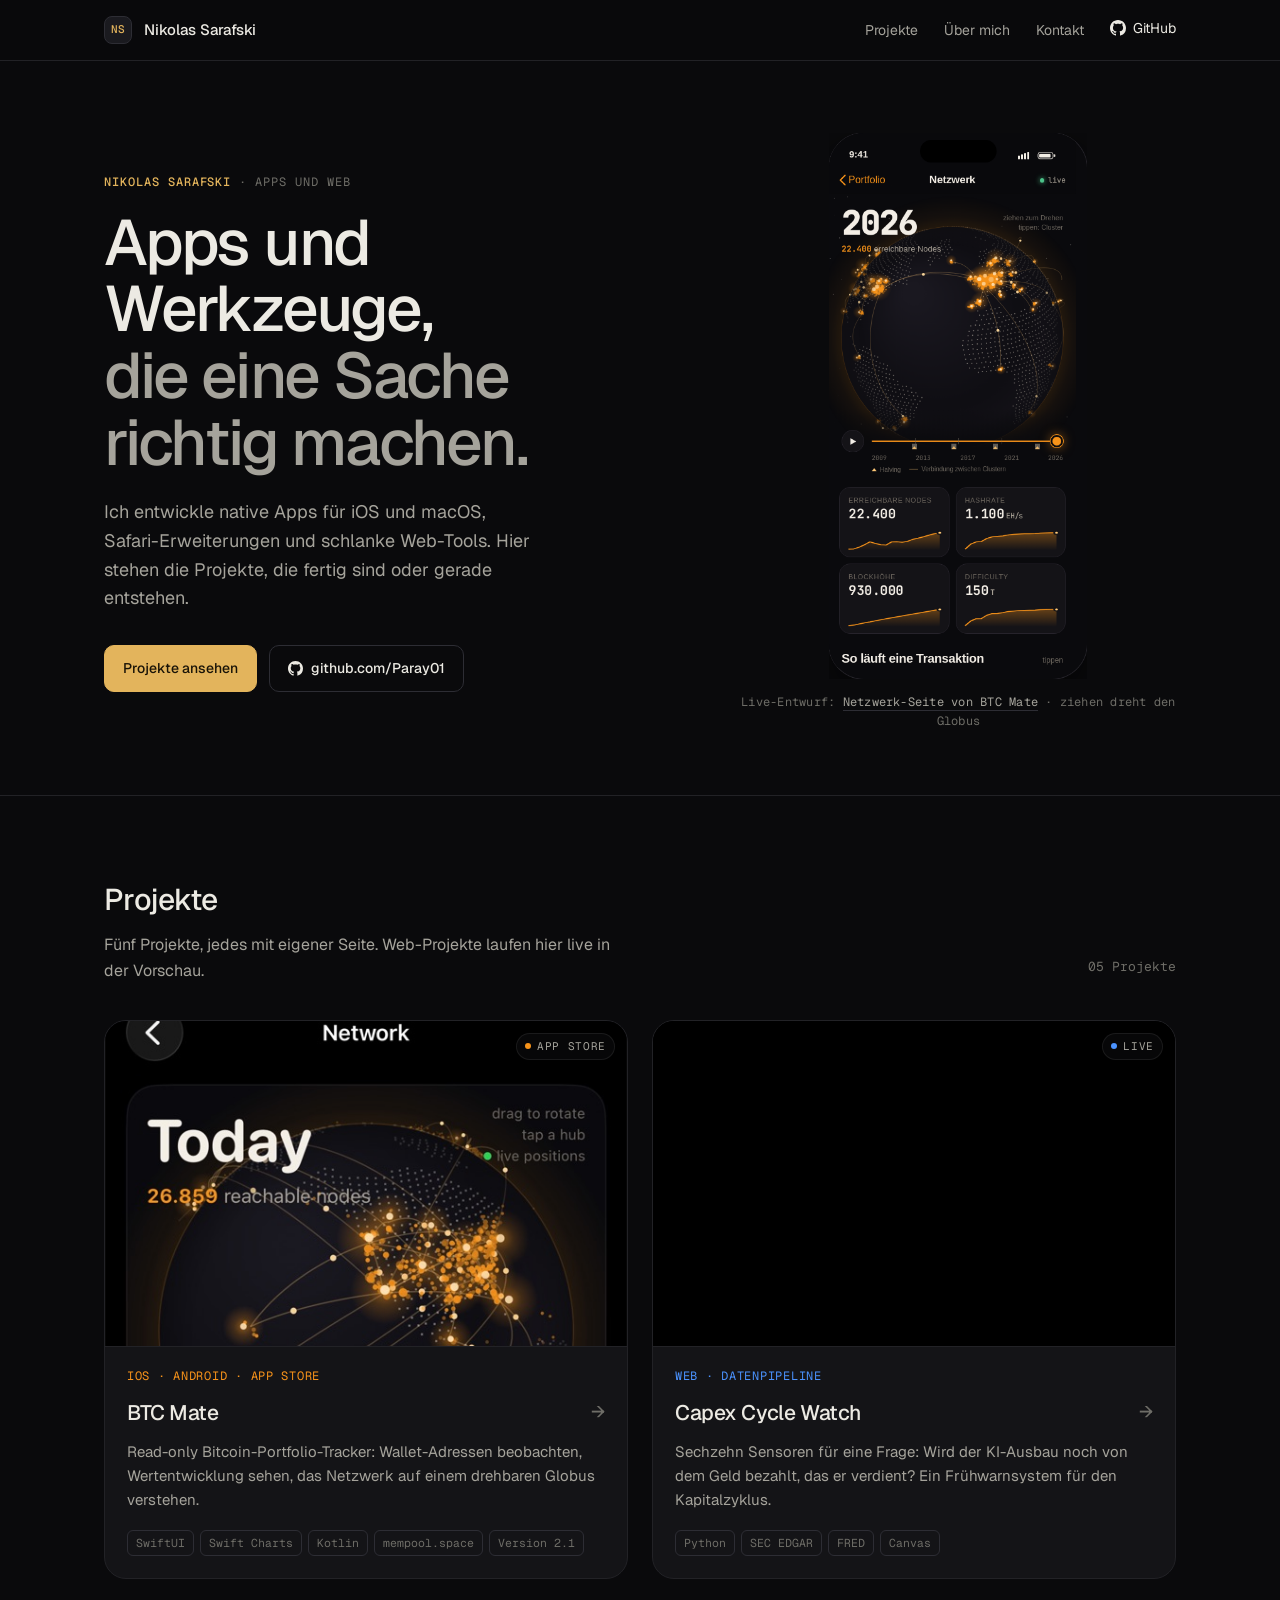
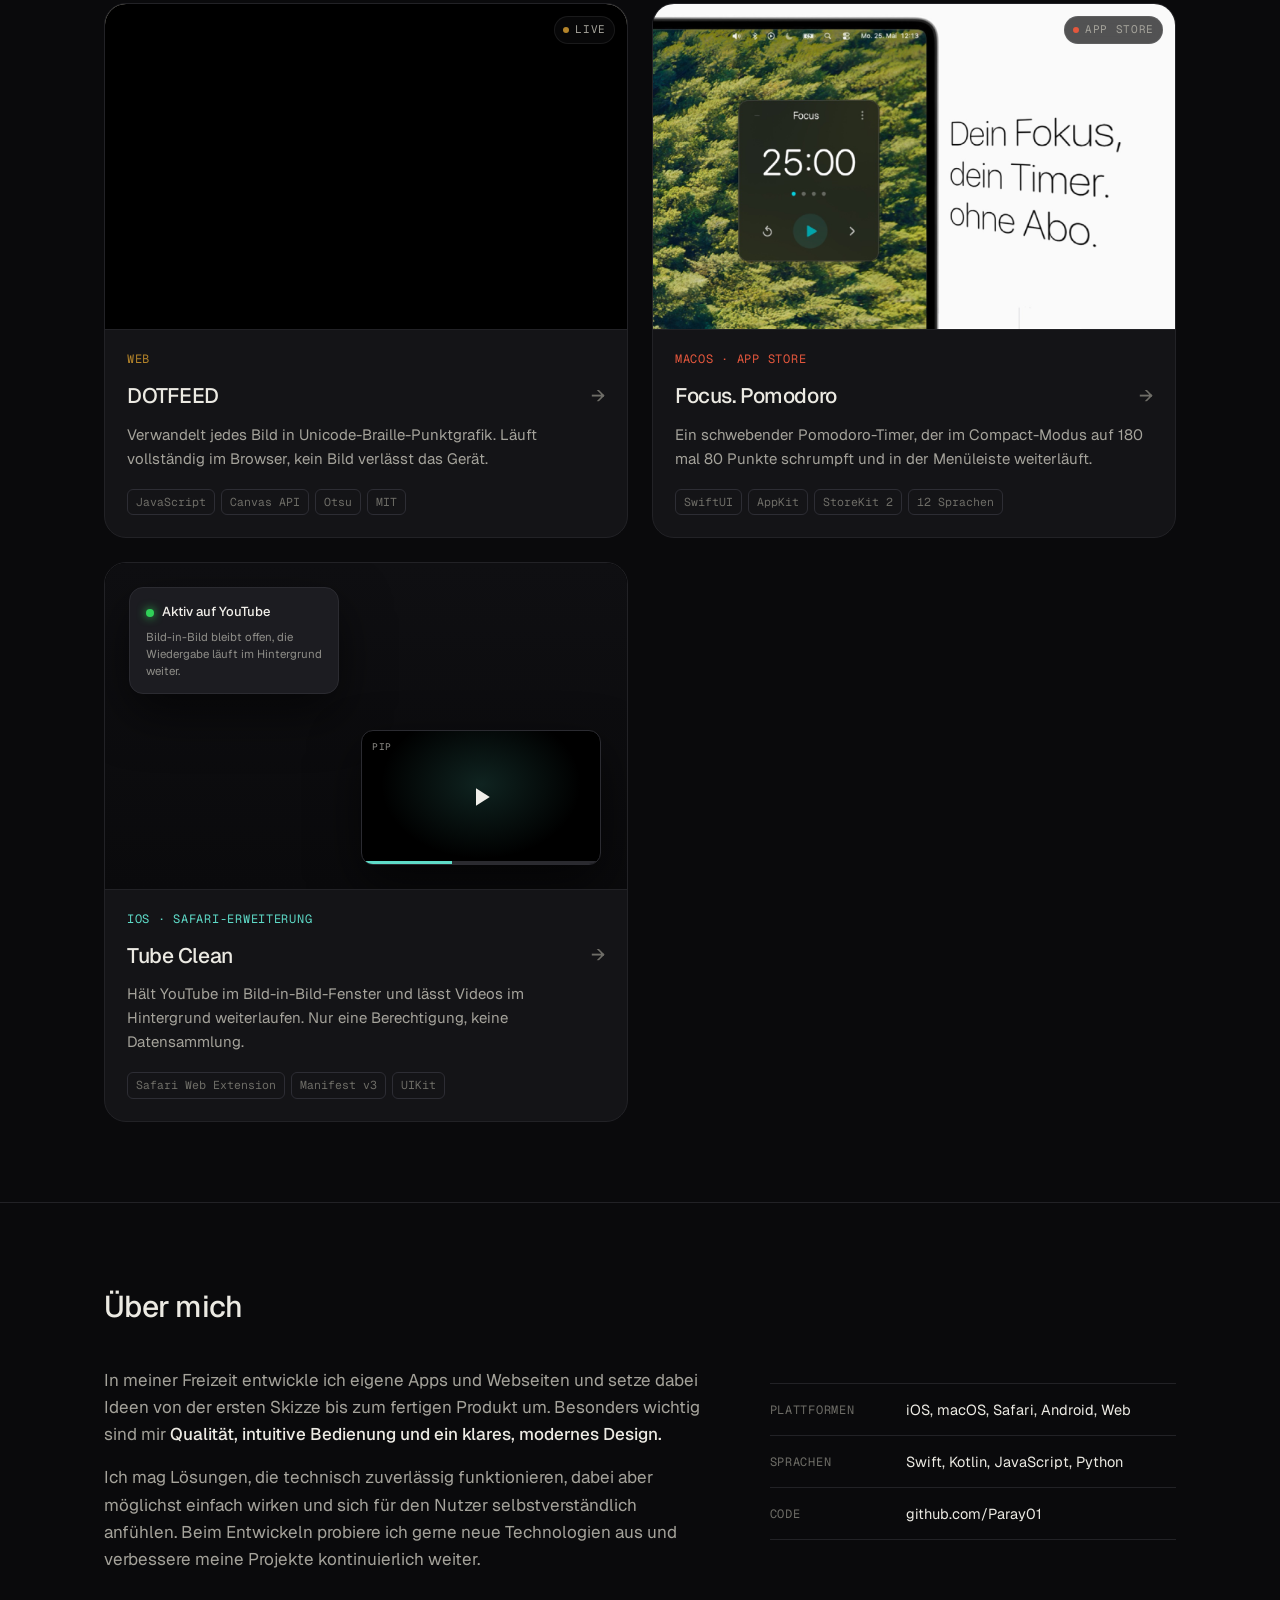
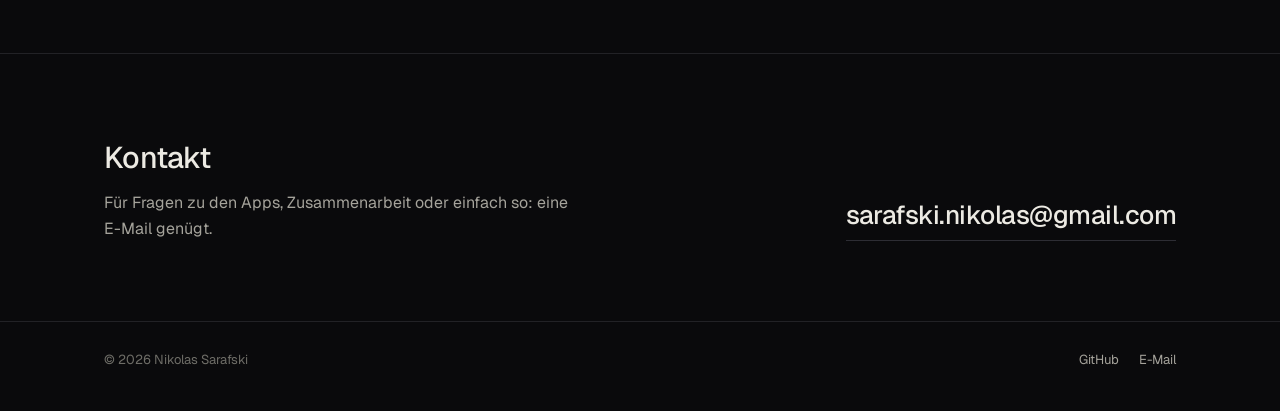
==== commit 4913798a: "Hinweise auf Build-Schritt entfernt Co-Authored-By: Claude Fable 5.1 <noreply@anthropic.com>" ====
--- a/index.html
+++ b/index.html
@@ -37,7 +37,7 @@
     <div>
       <p class="eyebrow"><b>Nikolas Sarafski</b> · Apps und Web</p>
       <h1>Apps und Werkzeuge, <em>die eine Sache richtig machen.</em></h1>
-      <p class="lede">Ich entwickle native Apps für iOS und macOS, Safari-Erweiterungen und schlanke Web-Tools ohne Build-Schritt. Hier stehen die Projekte, die fertig sind oder gerade entstehen.</p>
+      <p class="lede">Ich entwickle native Apps für iOS und macOS, Safari-Erweiterungen und schlanke Web-Tools. Hier stehen die Projekte, die fertig sind oder gerade entstehen.</p>
       <div class="actions">
         <a class="btn primary" href="#projekte">Projekte ansehen</a>
         <a class="btn" href="https://github.com/Paray01" target="_blank" rel="noopener">
